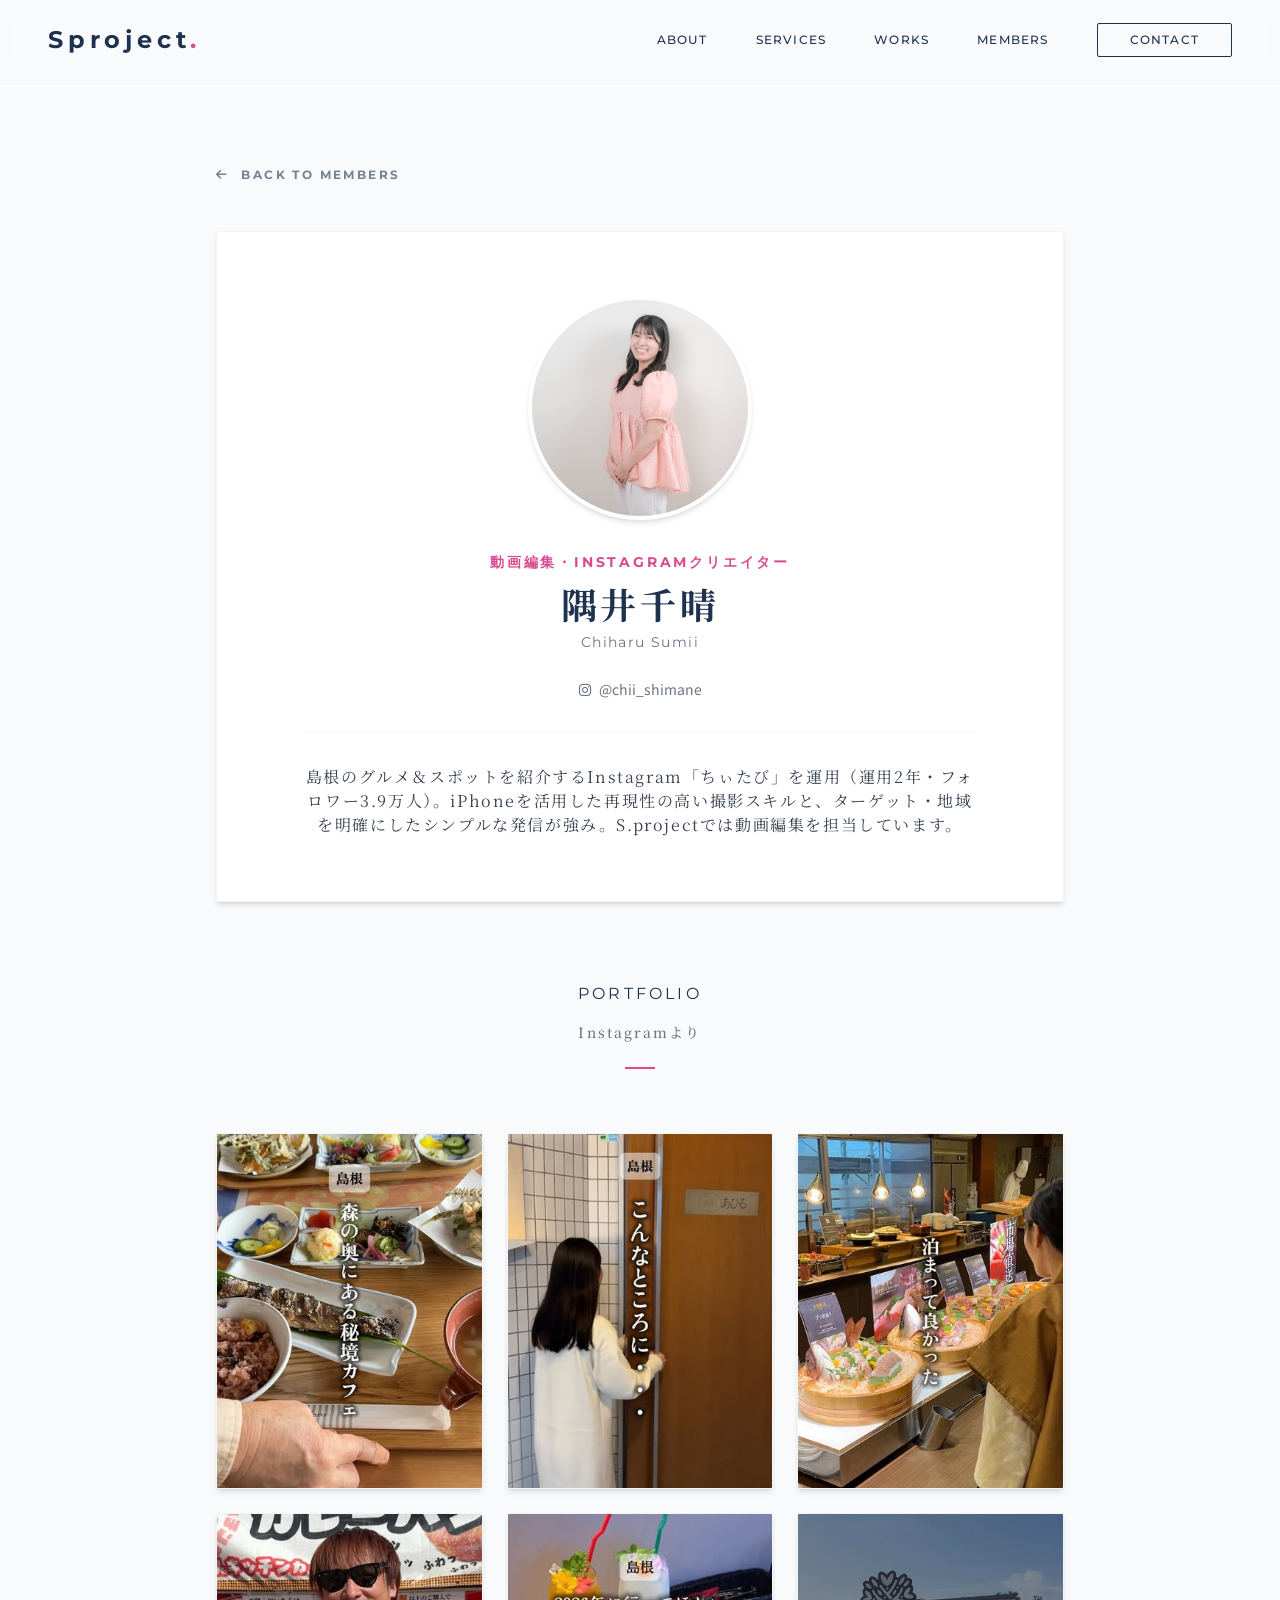
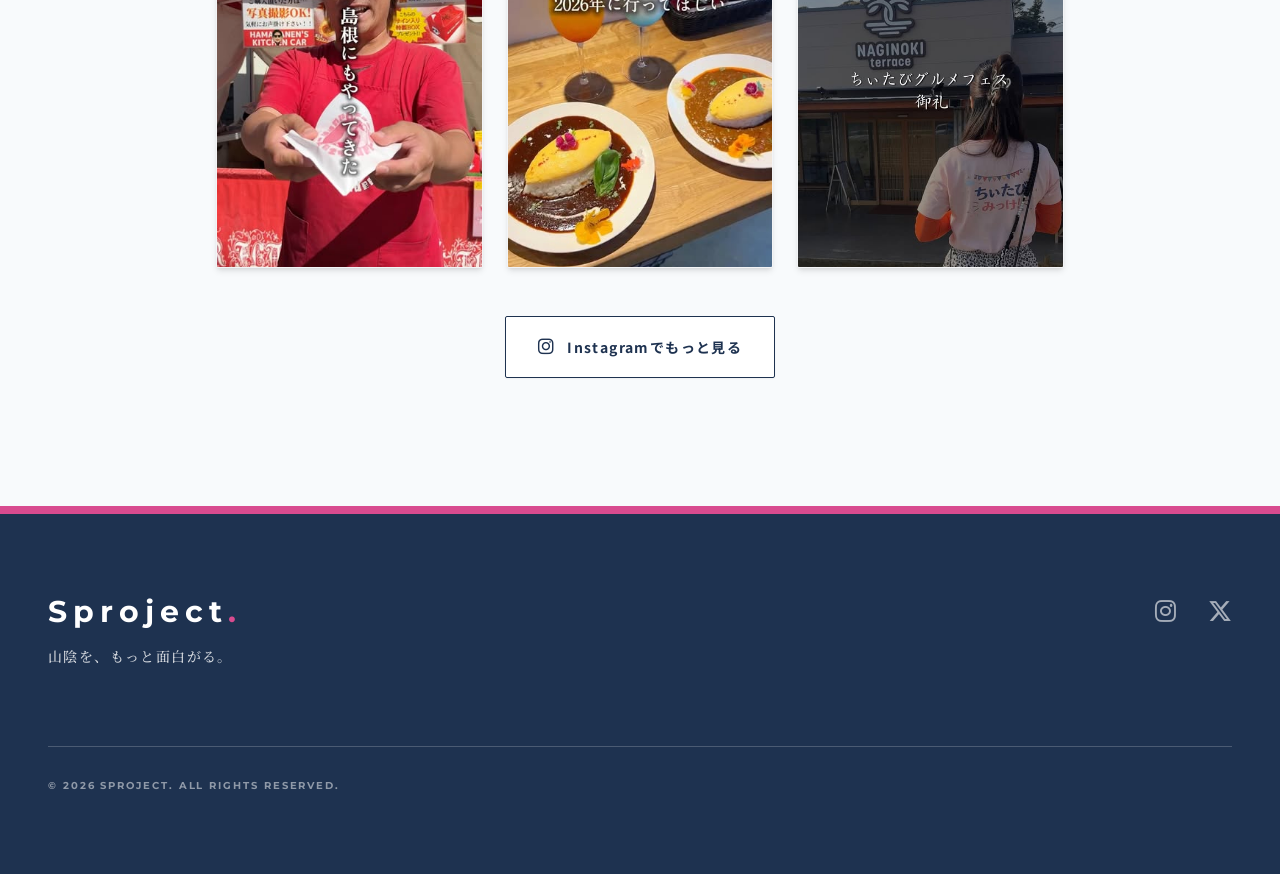
==== member/chiharu.html @ d6efc192 "修正" ====
<!DOCTYPE html>
<html lang="ja" class="scroll-smooth">
<head>
    <meta charset="UTF-8">
    <meta name="viewport" content="width=device-width, initial-scale=1.0">
    <title>隅井千晴 &#8211; 活性化経営 | S.project</title>
    <meta name="description" content="S.projectは、山陰出身または山陰に関係するメンバーで構成される、山陰のための地域共創プラットフォームです。">
    <link rel="stylesheet" href="https://fonts.googleapis.com/css2?family=Montserrat:wght@300;400;600&amp;family=Noto+Sans+JP:wght@300;400;500&amp;family=Noto+Serif+JP:wght@300;400;500;600&amp;display=swap">
    <link rel="stylesheet" href="https://cdnjs.cloudflare.com/ajax/libs/font-awesome/6.4.0/css/all.min.css">
    <link rel="stylesheet" href="../css/style.css">
    <link rel="stylesheet" href="../css/tailwind.css">
</head>
<body class="font-sans text-secondary bg-white antialiased selection:bg-accent selection:text-white">
    <!-- Navigation -->
    <nav id="navbar" class="fixed w-full z-50 transition-all duration-500 bg-white/95 shadow-sm py-4 backdrop-blur-md border-b border-gray-100">
        <div class="max-w-7xl mx-auto px-6 sm:px-8 lg:px-12">
            <div class="flex justify-between items-center h-12">
                <!-- Logo -->
                <div class="flex-shrink-0 flex items-center">
                    <a href="../index.html" class="font-en font-bold text-2xl tracking-[0.2em] text-primary">
                        Sproject<span class="text-accent">.</span>
                    </a>
                </div>
                <!-- Desktop Menu -->
                <div class="hidden md:flex space-x-12 items-center">
                    <a href="../index.html#vision" class="text-xs font-en tracking-[0.1em] font-medium text-primary hover:text-accent transition-colors duration-300">ABOUT</a>
                    <a href="../index.html#services" class="text-xs font-en tracking-[0.1em] font-medium text-primary hover:text-accent transition-colors duration-300">SERVICES</a>
                    <a href="../index.html#works" class="text-xs font-en tracking-[0.1em] font-medium text-primary hover:text-accent transition-colors duration-300">WORKS</a>
                    <a href="../index.html#members" class="text-xs font-en tracking-[0.1em] font-medium text-primary hover:text-accent transition-colors duration-300">MEMBERS</a>
                    <a href="../index.html#contact" class="border border-primary text-primary px-8 py-2 text-xs tracking-[0.1em] font-en font-medium hover:bg-primary hover:text-white transition-all duration-300 rounded-sm">CONTACT</a>
                </div>
                <!-- Mobile Menu Button -->
                <div class="md:hidden flex items-center">
                    <button id="mobile-menu-btn" class="text-primary hover:text-accent focus:outline-none transition-colors">
                        <i class="fa-solid fa-bars text-xl"></i>
                    </button>
                </div>
            </div>
        </div>
        
        <!-- Mobile Menu Panel -->
        <div id="mobile-menu" class="hidden absolute top-full left-0 w-full bg-white border-b border-gray-100 shadow-lg opacity-0 translate-y-[-10px] transition-all duration-300 z-40">
            <div class="px-6 py-8 space-y-6 flex flex-col items-center">
                <a href="../index.html#vision" class="mobile-link text-sm font-en tracking-[0.2em] font-medium text-primary hover:text-accent transition">ABOUT</a>
                <a href="../index.html#services" class="mobile-link text-sm font-en tracking-[0.2em] font-medium text-primary hover:text-accent transition">SERVICES</a>
                <a href="../index.html#works" class="mobile-link text-sm font-en tracking-[0.2em] font-medium text-primary hover:text-accent transition">WORKS</a>
                <a href="../index.html#members" class="mobile-link text-sm font-en tracking-[0.2em] font-medium text-primary hover:text-accent transition">MEMBERS</a>
                <a href="../index.html#contact" class="mobile-link mt-4 border border-primary text-primary px-10 py-3 text-sm tracking-[0.1em] font-en font-medium hover:bg-primary hover:text-white transition-all rounded-sm">CONTACT</a>
            </div>
        </div>
    </nav>

    <main class="pt-40 pb-32 bg-bgDark min-h-screen">
        <div class="max-w-4xl mx-auto px-6">

            <a href="../index.html#members" class="inline-flex items-center text-xs font-en tracking-[0.2em] text-primary/60 hover:text-accent transition-colors mb-12 uppercase font-bold">
                <i class="fa-solid fa-arrow-left mr-3"></i> Back to Members
            </a>

            <div class="bg-white rounded-sm shadow-md border border-gray-100 p-8 md:p-16 fade-in-up is-visible">
                <div class="flex flex-col items-center text-center">

                    <div class="premium-img-wrapper aspect-square mb-8 rounded-full overflow-hidden shadow-md w-48 md:w-56 border-4 border-white">
                                                    <img src="../img/member-chiharu.jpg" alt="隅井千晴" class="w-full h-full object-cover" onerror="this.src='https://via.placeholder.com/300?text=Member'">
                                            </div>

                    
                                            <p class="text-accent text-xs md:text-sm font-en tracking-[0.2em] mb-3 font-bold uppercase">動画編集・Instagramクリエイター</p>
                    
                    <h1 class="font-serif text-3xl md:text-4xl tracking-widest text-primary font-bold mb-2">隅井千晴</h1>

                                            <p class="font-en text-sm text-gray-500 mb-6 tracking-widest">Chiharu Sumii</p>
                    
                                            <div class="mb-8">
                            <a href="https://www.instagram.com/chii_shimane/" target="_blank" rel="noopener" class="text-gray-500 hover:text-accent transition-colors text-sm inline-block">
                                <i class="fa-brands fa-instagram mr-2"></i>@chii_shimane                            </a>
                        </div>
                    
                    <div class="font-serif text-sm md:text-base leading-[2.2] tracking-widest text-gray-700 border-t border-gray-100 pt-8 max-w-2xl">
                        <p>島根のグルメ＆スポットを紹介するInstagram「ちぃたび」を運用（運用2年・フォロワー3.9万人）。iPhoneを活用した再現性の高い撮影スキルと、ターゲット・地域を明確にしたシンプルな発信が強み。S.projectでは動画編集を担当しています。</p>
                    </div>

                </div>
            </div>

                            <div class="mt-20 fade-in-up is-visible">
                    <h2 class="section-title mb-12">
                        Portfolio
                        <span class="subtitle">Instagramより</span>
                    </h2>
                    <div class="grid grid-cols-2 md:grid-cols-3 gap-4 md:gap-6">
                                                    <a href="https://www.instagram.com/p/DetkV-bAGif/" target="_blank" rel="noopener" class="premium-img-wrapper block aspect-[3/4] rounded-sm shadow-md border border-gray-100">
                                <img src="../img/portfolio/chiharu-1.jpg" alt="隅井千晴 ポートフォリオ 1" loading="lazy">
                            </a>
                                                    <a href="https://www.instagram.com/p/DemDzCFg4Lh/" target="_blank" rel="noopener" class="premium-img-wrapper block aspect-[3/4] rounded-sm shadow-md border border-gray-100">
                                <img src="../img/portfolio/chiharu-2.jpg" alt="隅井千晴 ポートフォリオ 2" loading="lazy">
                            </a>
                                                    <a href="https://www.instagram.com/p/DeeUJHkgtbF/" target="_blank" rel="noopener" class="premium-img-wrapper block aspect-[3/4] rounded-sm shadow-md border border-gray-100">
                                <img src="../img/portfolio/chiharu-3.jpg" alt="隅井千晴 ポートフォリオ 3" loading="lazy">
                            </a>
                                                    <a href="https://www.instagram.com/p/DeTADg-gfxB/" target="_blank" rel="noopener" class="premium-img-wrapper block aspect-[3/4] rounded-sm shadow-md border border-gray-100">
                                <img src="../img/portfolio/chiharu-4.jpg" alt="隅井千晴 ポートフォリオ 4" loading="lazy">
                            </a>
                                                    <a href="https://www.instagram.com/p/DePKBWfgusV/" target="_blank" rel="noopener" class="premium-img-wrapper block aspect-[3/4] rounded-sm shadow-md border border-gray-100">
                                <img src="../img/portfolio/chiharu-5.jpg" alt="隅井千晴 ポートフォリオ 5" loading="lazy">
                            </a>
                                                    <a href="https://www.instagram.com/p/DYReZQGH6J3/" target="_blank" rel="noopener" class="premium-img-wrapper block aspect-[3/4] rounded-sm shadow-md border border-gray-100">
                                <img src="../img/portfolio/chiharu-6.jpg" alt="隅井千晴 ポートフォリオ 6" loading="lazy">
                            </a>
                                            </div>
                                            <div class="mt-12 text-center">
                            <a href="https://www.instagram.com/chii_shimane/" target="_blank" rel="noopener" class="group inline-flex items-center justify-center bg-white border border-primary text-primary px-8 py-4 text-sm tracking-widest font-bold hover:bg-primary hover:text-white transition-all duration-300 rounded-sm shadow-sm hover:shadow-md">
                                <i class="fa-brands fa-instagram mr-3 text-lg"></i>Instagramでもっと見る
                            </a>
                        </div>
                                    </div>
            
        </div>
    </main>

        <!-- Footer -->
    <footer class="bg-primary text-white py-20 border-t-8 border-accent">
        <div class="max-w-7xl mx-auto px-6 lg:px-12">
            <div class="flex flex-col md:flex-row justify-between items-center md:items-start gap-10">
                
                <div class="text-center md:text-left">
                    <a href="../index.html" class="font-en font-bold text-3xl tracking-[0.2em] text-white">
                        Sproject<span class="text-accent">.</span>
                    </a>
                    <p class="font-serif mt-4 text-sm font-medium tracking-widest text-white/80">山陰を、もっと面白がる。</p>
                </div>
                
                <div class="flex space-x-8">
                    <a href="#" class="text-white/60 hover:text-accent hover:-translate-y-1 transform transition-all text-2xl"><i class="fa-brands fa-instagram"></i></a>
                    <a href="#" class="text-white/60 hover:text-accent hover:-translate-y-1 transform transition-all text-2xl"><i class="fa-brands fa-x-twitter"></i></a>
                </div>
            </div>
            
            <div class="mt-20 pt-8 border-t border-white/20 text-center md:text-left text-[0.6rem] font-en tracking-[0.2em] text-white/50 uppercase font-bold">
                &copy; 2026 Sproject. All Rights Reserved.
            </div>
        </div>
    </footer>

    

    <script src="../js/main.js"></script>
</body>
</html>
---- css/style.css ----
/*
Theme Name: Sproject
Theme URI: 
Author: 
Author URI: 
Description: Sproject Original WordPress Theme.
Version: 1.0.0
License: GNU General Public License v2 or later
License URI: http://www.gnu.org/licenses/gpl-2.0.html
Text Domain: site0003
*/

@charset "UTF-8";

/* 
  Sproject - Light Premium Japanese Aesthetic
*/

/* Custom Animations */
.fade-in-up {
    opacity: 0;
    transform: translateY(40px);
    transition: opacity 1.2s cubic-bezier(0.25, 1, 0.5, 1), transform 1.2s cubic-bezier(0.25, 1, 0.5, 1);
}

.fade-in-up.is-visible {
    opacity: 1;
    transform: translateY(0);
}

.fade-in {
    opacity: 0;
    transition: opacity 1.5s ease-out;
}

.fade-in.is-visible {
    opacity: 1;
}

/* Hero Main Copy - staggered character reveal */
.hero-copy {
    display: inline-block;
}

.hero-char {
    display: inline-block;
    opacity: 0;
    transform: translateY(28px);
    transition: opacity 0.8s cubic-bezier(0.25, 1, 0.5, 1), transform 0.8s cubic-bezier(0.25, 1, 0.5, 1);
    transition-delay: calc(var(--i) * 45ms);
    white-space: pre;
}

.hero-copy.is-visible .hero-char {
    opacity: 1;
    transform: translateY(0);
}

/* Typography & Vertical Text (Japanese Premium Feel) */
.vertical-text {
    writing-mode: vertical-rl;
    text-orientation: upright;
    letter-spacing: 0.3em;
    font-family: 'Noto Serif JP', serif;
}

.font-mincho {
    font-family: 'Noto Serif JP', serif;
}

/* Section Titles */
h2.section-title {
    font-family: 'Montserrat', sans-serif;
    font-weight: 400;
    text-transform: uppercase;
    letter-spacing: 0.2em;
    color: #1e3250; /* Navy Blue */
    position: relative;
    display: flex;
    flex-direction: column;
    align-items: center;
    margin-bottom: 4rem;
}

h2.section-title::after {
    content: '';
    display: block;
    width: 30px;
    height: 2px;
    background-color: #d84b8f; /* Pink Accent */
    margin-top: 1.5rem;
}

h2.section-title span.subtitle {
    display: block;
    font-family: 'Noto Serif JP', serif;
    font-size: 0.875rem;
    font-weight: 500;
    color: #6b7280;
    letter-spacing: 0.15em;
    margin-top: 1rem;
    text-transform: none;
}

h2.section-title.text-white::after {
    background-color: #d84b8f;
}

/* Premium Image Placeholder for img folder usage */
.premium-img-wrapper {
    position: relative;
    overflow: hidden;
    background: #f0f4f8; /* Light gray-blue placeholder background */
}

.premium-img-wrapper img {
    width: 100%;
    height: 100%;
    object-fit: cover;
    transition: transform 1.5s cubic-bezier(0.25, 1, 0.5, 1);
}

.premium-img-wrapper:hover img {
    transform: scale(1.05);
}

/* Placeholder specifically */
.img-placeholder {
    background: linear-gradient(135deg, #e2e8f0 0%, #f8fafc 100%);
    display: flex;
    align-items: center;
    justify-content: center;
    color: #94a3b8;
    font-family: 'Montserrat', sans-serif;
    letter-spacing: 0.1em;
    font-size: 0.75rem;
    position: relative;
}

.img-placeholder::after {
    content: '';
    position: absolute;
    inset: 10px;
    border: 1px solid rgba(30,50,80,0.05);
}

/* Cards & Elements Hover */
.premium-card {
    transition: all 0.5s ease;
    border: 1px solid transparent;
}

.premium-card:hover {
    border-color: rgba(216, 75, 143, 0.2); /* Pink tint */
    background-color: #ffffff;
    transform: translateY(-5px);
    box-shadow: 0 20px 40px rgba(30,50,80,0.06);
}

/* Custom Scrollbar for Elegance */
::-webkit-scrollbar {
    width: 8px;
}
::-webkit-scrollbar-track {
    background: #f8fafc; 
}
::-webkit-scrollbar-thumb {
    background: #1e3250; 
}
::-webkit-scrollbar-thumb:hover {
    background: #d84b8f; 
}

/* Contact Form 7 plugin styles */
.wpcf7 .screen-reader-response {
	position: absolute;
	overflow: hidden;
	clip: rect(1px, 1px, 1px, 1px);
	clip-path: inset(50%);
	height: 1px;
	width: 1px;
	margin: -1px;
	padding: 0;
	border: 0;
	word-wrap: normal !important;
}

.wpcf7 .hidden-fields-container {
	display: none;
}

.wpcf7 form .wpcf7-response-output {
	margin: 2em 0.5em 1em;
	padding: 0.2em 1em;
	border: 2px solid #00a0d2; /* Blue */
}

.wpcf7 form.init .wpcf7-response-output,
.wpcf7 form.resetting .wpcf7-response-output,
.wpcf7 form.submitting .wpcf7-response-output {
	display: none;
}

.wpcf7 form.sent .wpcf7-response-output {
	border-color: #46b450; /* Green */
}

.wpcf7 form.failed .wpcf7-response-output,
.wpcf7 form.aborted .wpcf7-response-output {
	border-color: #dc3232; /* Red */
}

.wpcf7 form.spam .wpcf7-response-output {
	border-color: #f56e28; /* Orange */
}

.wpcf7 form.invalid .wpcf7-response-output,
.wpcf7 form.unaccepted .wpcf7-response-output,
.wpcf7 form.payment-required .wpcf7-response-output {
	border-color: #ffb900; /* Yellow */
}

.wpcf7-form-control-wrap {
	position: relative;
}

.wpcf7-not-valid-tip {
	color: #dc3232; /* Red */
	font-size: 1em;
	font-weight: normal;
	display: block;
}

.use-floating-validation-tip .wpcf7-not-valid-tip {
	position: relative;
	top: -2ex;
	left: 1em;
	z-index: 100;
	border: 1px solid #dc3232;
	background: #fff;
	padding: .2em .8em;
	width: 24em;
}

.wpcf7-list-item {
	display: inline-block;
	margin: 0 0 0 1em;
}

.wpcf7-list-item-label::before,
.wpcf7-list-item-label::after {
	content: " ";
}

.wpcf7-spinner {
	visibility: hidden;
	display: inline-block;
	background-color: #23282d; /* Dark Gray 800 */
	opacity: 0.75;
	width: 24px;
	height: 24px;
	border: none;
	border-radius: 100%;
	padding: 0;
	margin: 0 24px;
	position: relative;
}

form.submitting .wpcf7-spinner {
	visibility: visible;
}

.wpcf7-spinner::before {
	content: '';
	position: absolute;
	background-color: #fbfbfc; /* Light Gray 100 */
	top: 4px;
	left: 4px;
	width: 6px;
	height: 6px;
	border: none;
	border-radius: 100%;
	transform-origin: 8px 8px;
	animation-name: spin;
	animation-duration: 1000ms;
	animation-timing-function: linear;
	animation-iteration-count: infinite;
}

@media (prefers-reduced-motion: reduce) {
	.wpcf7-spinner::before {
		animation-name: blink;
		animation-duration: 2000ms;
	}
}

@keyframes spin {
	from {
		transform: rotate(0deg);
	}

	to {
		transform: rotate(360deg);
	}
}

@keyframes blink {
	from {
		opacity: 0;
	}

	50% {
		opacity: 1;
	}

	to {
		opacity: 0;
	}
}

.wpcf7 [inert] {
	opacity: 0.5;
}

.wpcf7 input[type="file"] {
	cursor: pointer;
}

.wpcf7 input[type="file"]:disabled {
	cursor: default;
}

.wpcf7 .wpcf7-submit:disabled {
	cursor: not-allowed;
}

.wpcf7 input[type="url"],
.wpcf7 input[type="email"],
.wpcf7 input[type="tel"] {
	direction: ltr;
}

.wpcf7-reflection > output {
	display: list-item;
	list-style: none;
}

.wpcf7-reflection > output[hidden] {
	display: none;
}

/* Contact form styling (from front-page.php) */
/* Premium styling for CF7 default form */
                    .cf7-container label {
                        font-weight: 700;
                        color: #1e3250;
                        font-size: 0.85rem;
                        letter-spacing: 0.1em;
                        margin-bottom: 0.5rem;
                        display: block;
                    }
                    .cf7-container input[type="text"],
                    .cf7-container input[type="email"],
                    .cf7-container input[type="tel"],
                    .cf7-container select,
                    .cf7-container textarea {
                        width: 100%;
                        padding: 1rem;
                        border: 1px solid #e5e7eb;
                        border-radius: 2px;
                        background-color: #ffffff;
                        font-size: 0.9rem;
                        color: #4a4a4a;
                        margin-bottom: 1.5rem;
                        transition: all 0.3s;
                    }
                    .cf7-container input:focus,
                    .cf7-container select:focus,
                    .cf7-container textarea:focus {
                        outline: none;
                        border-color: #d84b8f;
                        box-shadow: 0 0 0 3px rgba(216, 75, 143, 0.1);
                    }
                    .cf7-container input[type="submit"] {
                        background-color: #1e3250;
                        color: #ffffff;
                        border: none;
                        padding: 1rem 3rem;
                        font-weight: 700;
                        letter-spacing: 0.2em;
                        border-radius: 2px;
                        cursor: pointer;
                        transition: all 0.3s;
                        width: 100%;
                        font-size: 0.9rem;
                        margin-top: 1rem;
                    }
                    .cf7-container input[type="submit"]:hover {
                        background-color: #d84b8f;
                        transform: translateY(-2px);
                        box-shadow: 0 10px 15px -3px rgba(0, 0, 0, 0.1);
                    }
                    .wpcf7-not-valid-tip {
                        font-size: 0.75rem;
                        margin-top: -1rem;
                        margin-bottom: 1rem;
                        color: #ef4444;
                    }
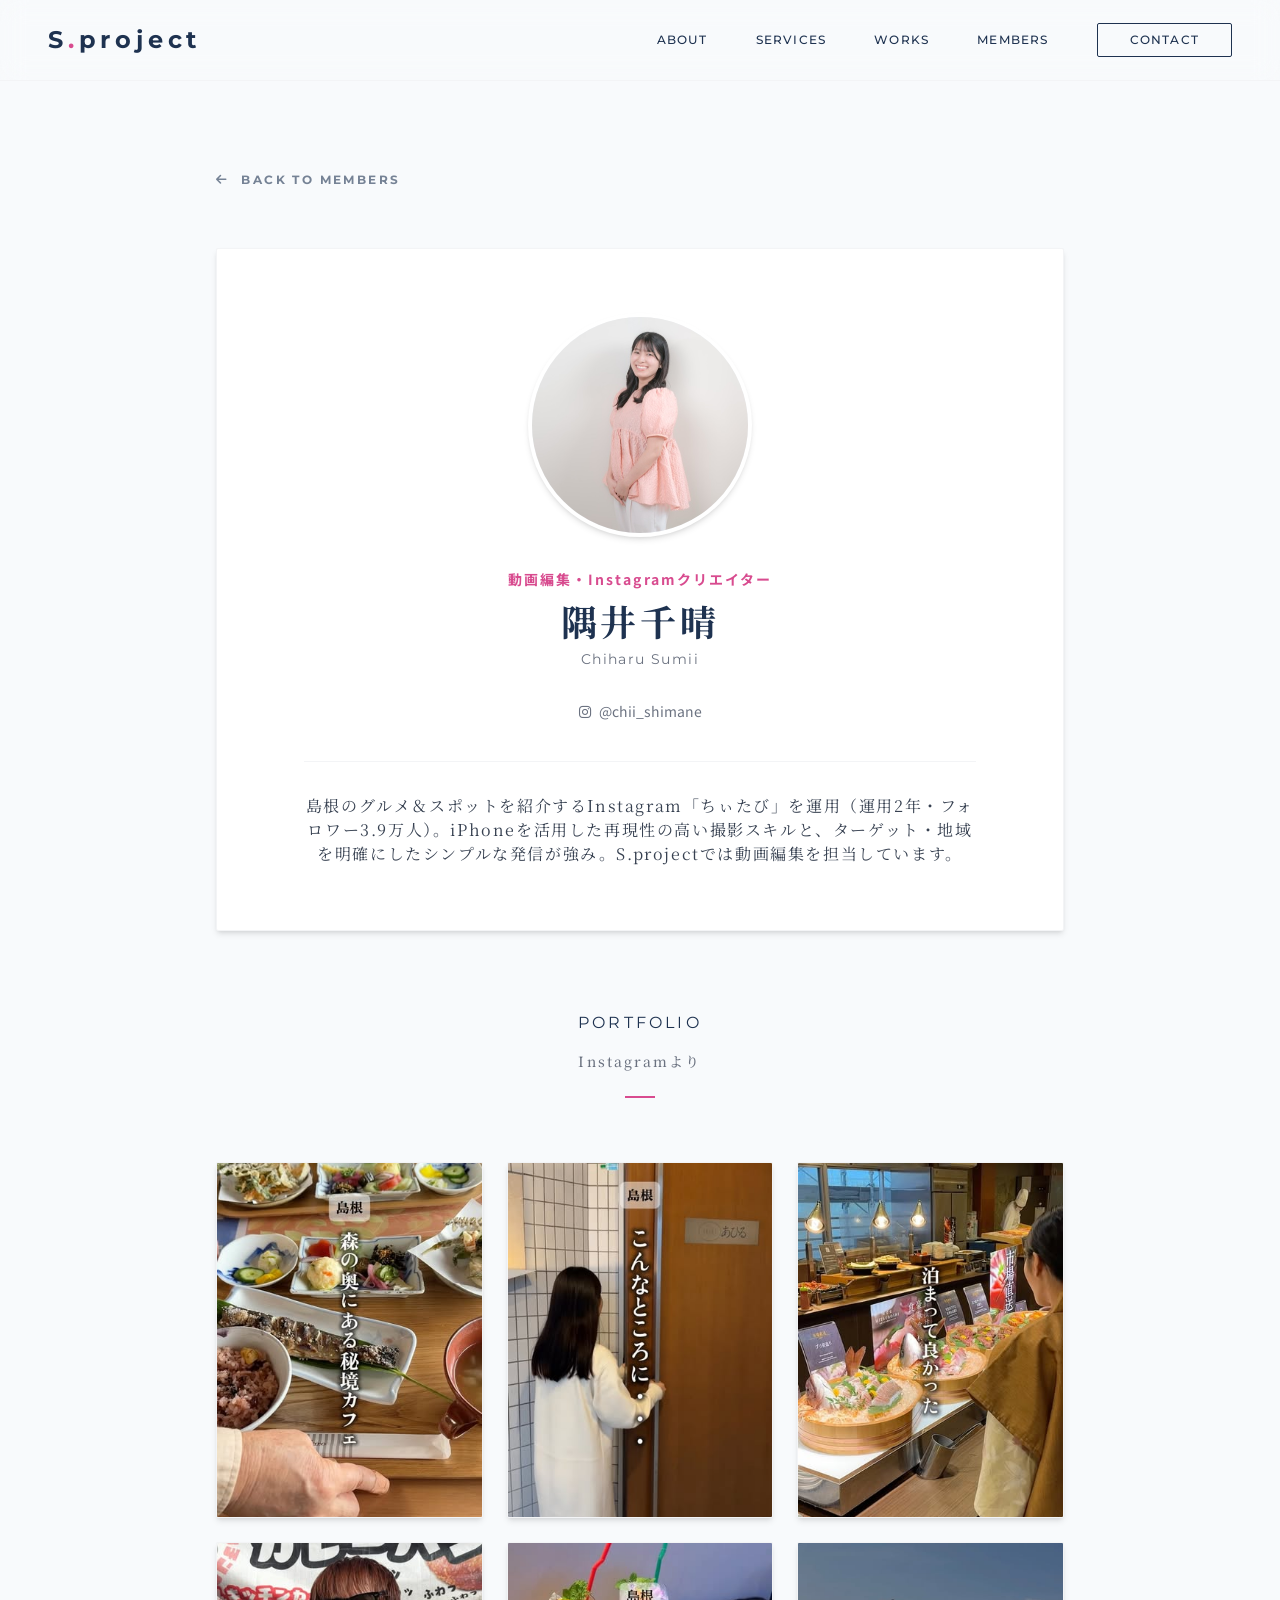
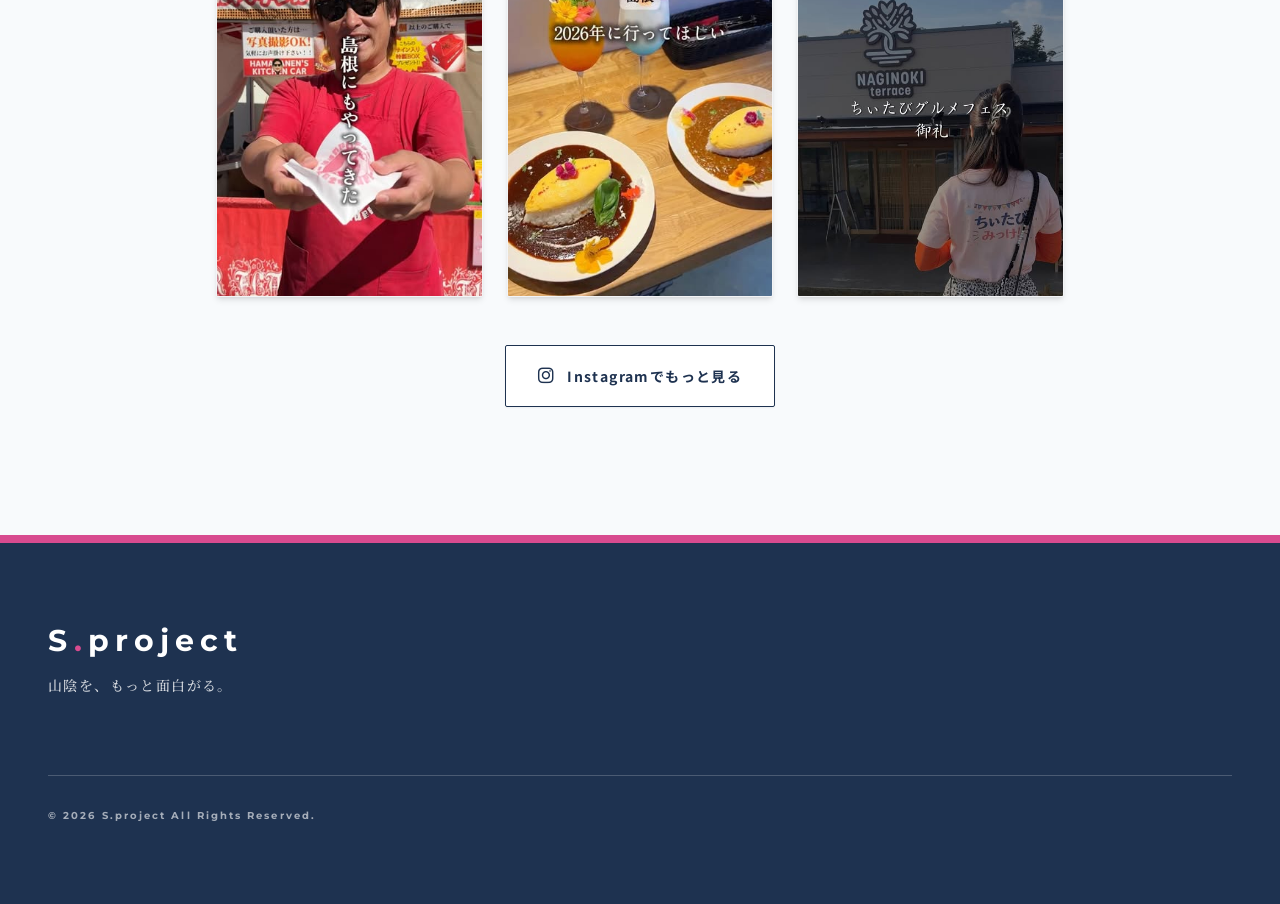
==== commit 081f2556: "更新" ====
--- a/member/chiharu.html
+++ b/member/chiharu.html
@@ -3,10 +3,10 @@
 <head>
     <meta charset="UTF-8">
     <meta name="viewport" content="width=device-width, initial-scale=1.0">
-    <title>隅井千晴 &#8211; 活性化経営 | S.project</title>
+    <title>隅井千晴 &#8211; S.project | S.project</title>
     <meta name="description" content="S.projectは、山陰出身または山陰に関係するメンバーで構成される、山陰のための地域共創プラットフォームです。">
     <link rel="stylesheet" href="https://fonts.googleapis.com/css2?family=Montserrat:wght@300;400;600&amp;family=Noto+Sans+JP:wght@300;400;500&amp;family=Noto+Serif+JP:wght@300;400;500;600&amp;display=swap">
-    <link rel="stylesheet" href="https://cdnjs.cloudflare.com/ajax/libs/font-awesome/6.4.0/css/all.min.css">
+    <link rel="stylesheet" href="https://cdnjs.cloudflare.com/ajax/libs/font-awesome/6.5.2/css/all.min.css">
     <link rel="stylesheet" href="../css/style.css">
     <link rel="stylesheet" href="../css/tailwind.css">
 </head>
@@ -18,11 +18,11 @@
                 <!-- Logo -->
                 <div class="flex-shrink-0 flex items-center">
                     <a href="../index.html" class="font-en font-bold text-2xl tracking-[0.2em] text-primary">
-                        Sproject<span class="text-accent">.</span>
+                        S<span class="text-accent">.</span>project
                     </a>
                 </div>
                 <!-- Desktop Menu -->
-                <div class="hidden md:flex space-x-12 items-center">
+                <div class="hidden md:flex md:ml-8 md:space-x-7 lg:space-x-12 items-center">
                     <a href="../index.html#vision" class="text-xs font-en tracking-[0.1em] font-medium text-primary hover:text-accent transition-colors duration-300">ABOUT</a>
                     <a href="../index.html#services" class="text-xs font-en tracking-[0.1em] font-medium text-primary hover:text-accent transition-colors duration-300">SERVICES</a>
                     <a href="../index.html#works" class="text-xs font-en tracking-[0.1em] font-medium text-primary hover:text-accent transition-colors duration-300">WORKS</a>
@@ -31,7 +31,7 @@
                 </div>
                 <!-- Mobile Menu Button -->
                 <div class="md:hidden flex items-center">
-                    <button id="mobile-menu-btn" class="text-primary hover:text-accent focus:outline-none transition-colors">
+                    <button id="mobile-menu-btn" type="button" class="w-11 h-11 -mr-3 flex items-center justify-center text-primary hover:text-accent focus:outline-none focus-visible:ring-2 focus-visible:ring-accent transition-colors" aria-label="メニューを開く" aria-expanded="false" aria-controls="mobile-menu">
                         <i class="fa-solid fa-bars text-xl"></i>
                     </button>
                 </div>
@@ -40,24 +40,24 @@
         
         <!-- Mobile Menu Panel -->
         <div id="mobile-menu" class="hidden absolute top-full left-0 w-full bg-white border-b border-gray-100 shadow-lg opacity-0 translate-y-[-10px] transition-all duration-300 z-40">
-            <div class="px-6 py-8 space-y-6 flex flex-col items-center">
-                <a href="../index.html#vision" class="mobile-link text-sm font-en tracking-[0.2em] font-medium text-primary hover:text-accent transition">ABOUT</a>
-                <a href="../index.html#services" class="mobile-link text-sm font-en tracking-[0.2em] font-medium text-primary hover:text-accent transition">SERVICES</a>
-                <a href="../index.html#works" class="mobile-link text-sm font-en tracking-[0.2em] font-medium text-primary hover:text-accent transition">WORKS</a>
-                <a href="../index.html#members" class="mobile-link text-sm font-en tracking-[0.2em] font-medium text-primary hover:text-accent transition">MEMBERS</a>
+            <div class="px-6 py-6 space-y-3 flex flex-col items-center">
+                <a href="../index.html#vision" class="mobile-link py-2 text-sm font-en tracking-[0.2em] font-medium text-primary hover:text-accent transition">ABOUT</a>
+                <a href="../index.html#services" class="mobile-link py-2 text-sm font-en tracking-[0.2em] font-medium text-primary hover:text-accent transition">SERVICES</a>
+                <a href="../index.html#works" class="mobile-link py-2 text-sm font-en tracking-[0.2em] font-medium text-primary hover:text-accent transition">WORKS</a>
+                <a href="../index.html#members" class="mobile-link py-2 text-sm font-en tracking-[0.2em] font-medium text-primary hover:text-accent transition">MEMBERS</a>
                 <a href="../index.html#contact" class="mobile-link mt-4 border border-primary text-primary px-10 py-3 text-sm tracking-[0.1em] font-en font-medium hover:bg-primary hover:text-white transition-all rounded-sm">CONTACT</a>
             </div>
         </div>
     </nav>
 
-    <main class="pt-40 pb-32 bg-bgDark min-h-screen">
+    <main class="pt-28 md:pt-40 pb-20 md:pb-32 bg-bgDark min-h-screen">
         <div class="max-w-4xl mx-auto px-6">
 
-            <a href="../index.html#members" class="inline-flex items-center text-xs font-en tracking-[0.2em] text-primary/60 hover:text-accent transition-colors mb-12 uppercase font-bold">
+            <a href="../index.html#members" class="inline-flex items-center py-3 text-xs font-en tracking-[0.2em] text-primary/60 hover:text-accent transition-colors mb-6 md:mb-12 uppercase font-bold">
                 <i class="fa-solid fa-arrow-left mr-3"></i> Back to Members
             </a>
 
-            <div class="bg-white rounded-sm shadow-md border border-gray-100 p-8 md:p-16 fade-in-up is-visible">
+            <div class="bg-white rounded-sm shadow-md border border-gray-100 px-6 py-10 md:p-16 fade-in-up is-visible">
                 <div class="flex flex-col items-center text-center">
 
                     <div class="premium-img-wrapper aspect-square mb-8 rounded-full overflow-hidden shadow-md w-48 md:w-56 border-4 border-white">
@@ -65,30 +65,30 @@
                                             </div>
 
                     
-                                            <p class="text-accent text-xs md:text-sm font-en tracking-[0.2em] mb-3 font-bold uppercase">動画編集・Instagramクリエイター</p>
+                                            <p class="text-accent text-xs md:text-sm tracking-[0.15em] mb-3 font-bold text-balance">動画編集・Instagramクリエイター</p>
                     
                     <h1 class="font-serif text-3xl md:text-4xl tracking-widest text-primary font-bold mb-2">隅井千晴</h1>
 
                                             <p class="font-en text-sm text-gray-500 mb-6 tracking-widest">Chiharu Sumii</p>
                     
                                             <div class="mb-8">
-                            <a href="https://www.instagram.com/chii_shimane/" target="_blank" rel="noopener" class="text-gray-500 hover:text-accent transition-colors text-sm inline-block">
+                            <a href="https://www.instagram.com/chii_shimane/" target="_blank" rel="noopener" class="text-gray-500 hover:text-accent transition-colors text-sm inline-block py-2">
                                 <i class="fa-brands fa-instagram mr-2"></i>@chii_shimane                            </a>
                         </div>
                     
-                    <div class="font-serif text-sm md:text-base leading-[2.2] tracking-widest text-gray-700 border-t border-gray-100 pt-8 max-w-2xl">
+                    <div class="font-serif text-sm md:text-base leading-[2.2] tracking-widest text-gray-700 border-t border-gray-100 pt-8 max-w-2xl text-left sm:text-center">
                         <p>島根のグルメ＆スポットを紹介するInstagram「ちぃたび」を運用（運用2年・フォロワー3.9万人）。iPhoneを活用した再現性の高い撮影スキルと、ターゲット・地域を明確にしたシンプルな発信が強み。S.projectでは動画編集を担当しています。</p>
                     </div>
 
                 </div>
             </div>
 
-                            <div class="mt-20 fade-in-up is-visible">
-                    <h2 class="section-title mb-12">
+                            <div class="mt-14 md:mt-20 fade-in-up is-visible">
+                    <h2 class="section-title">
                         Portfolio
                         <span class="subtitle">Instagramより</span>
                     </h2>
-                    <div class="grid grid-cols-2 md:grid-cols-3 gap-4 md:gap-6">
+                    <div class="grid grid-cols-2 md:grid-cols-3 gap-3 md:gap-6">
                                                     <a href="https://www.instagram.com/p/DetkV-bAGif/" target="_blank" rel="noopener" class="premium-img-wrapper block aspect-[3/4] rounded-sm shadow-md border border-gray-100">
                                 <img src="../img/portfolio/chiharu-1.jpg" alt="隅井千晴 ポートフォリオ 1" loading="lazy">
                             </a>
@@ -125,19 +125,15 @@
                 
                 <div class="text-center md:text-left">
                     <a href="../index.html" class="font-en font-bold text-3xl tracking-[0.2em] text-white">
-                        Sproject<span class="text-accent">.</span>
+                        S<span class="text-accent">.</span>project
                     </a>
                     <p class="font-serif mt-4 text-sm font-medium tracking-widest text-white/80">山陰を、もっと面白がる。</p>
                 </div>
                 
-                <div class="flex space-x-8">
-                    <a href="#" class="text-white/60 hover:text-accent hover:-translate-y-1 transform transition-all text-2xl"><i class="fa-brands fa-instagram"></i></a>
-                    <a href="#" class="text-white/60 hover:text-accent hover:-translate-y-1 transform transition-all text-2xl"><i class="fa-brands fa-x-twitter"></i></a>
-                </div>
-            </div>
+                                            </div>
             
-            <div class="mt-20 pt-8 border-t border-white/20 text-center md:text-left text-[0.6rem] font-en tracking-[0.2em] text-white/50 uppercase font-bold">
-                &copy; 2026 Sproject. All Rights Reserved.
+            <div class="mt-20 pt-8 border-t border-white/20 text-center md:text-left text-[0.65rem] font-en tracking-[0.2em] text-white/60 font-bold">
+                &copy; 2026 S.project All Rights Reserved.
             </div>
         </div>
     </footer>
--- a/css/style.css
+++ b/css/style.css
@@ -106,6 +106,17 @@
     background-color: #d84b8f;
 }
 
+/* Left-aligned variant (the base rule outranks Tailwind's .items-start) */
+h2.section-title.items-start {
+    align-items: flex-start;
+}
+
+@media (max-width: 767px) {
+    h2.section-title {
+        margin-bottom: 3rem;
+    }
+}
+
 /* Premium Image Placeholder for img folder usage */
 .premium-img-wrapper {
     position: relative;
@@ -120,8 +131,10 @@
     transition: transform 1.5s cubic-bezier(0.25, 1, 0.5, 1);
 }
 
-.premium-img-wrapper:hover img {
-    transform: scale(1.05);
+@media (hover: hover) {
+    .premium-img-wrapper:hover img {
+        transform: scale(1.05);
+    }
 }
 
 /* Placeholder specifically */
@@ -150,11 +163,25 @@
     border: 1px solid transparent;
 }
 
-.premium-card:hover {
-    border-color: rgba(216, 75, 143, 0.2); /* Pink tint */
-    background-color: #ffffff;
-    transform: translateY(-5px);
-    box-shadow: 0 20px 40px rgba(30,50,80,0.06);
+/* Hover lift only on pointer devices, so a tap on a phone doesn't leave a card stuck raised */
+@media (hover: hover) {
+    .premium-card:hover {
+        border-color: rgba(216, 75, 143, 0.2); /* Pink tint */
+        background-color: #ffffff;
+        transform: translateY(-5px);
+        box-shadow: 0 20px 40px rgba(30,50,80,0.06);
+    }
+}
+
+/* Respect the OS "reduce motion" setting: show content without animating it in */
+@media (prefers-reduced-motion: reduce) {
+    .fade-in-up,
+    .fade-in,
+    .hero-char {
+        opacity: 1;
+        transform: none;
+        transition: none;
+    }
 }
 
 /* Custom Scrollbar for Elegance */
@@ -351,7 +378,8 @@
 
 /* Contact form styling (from front-page.php) */
 /* Premium styling for CF7 default form */
-                    .cf7-container label {
+                    .cf7-container label,
+                    .cf7-container legend {
                         font-weight: 700;
                         color: #1e3250;
                         font-size: 0.85rem;
@@ -369,7 +397,7 @@
                         border: 1px solid #e5e7eb;
                         border-radius: 2px;
                         background-color: #ffffff;
-                        font-size: 0.9rem;
+                        font-size: 16px; /* 16px+ keeps iOS Safari from zooming in on focus */
                         color: #4a4a4a;
                         margin-bottom: 1.5rem;
                         transition: all 0.3s;
@@ -400,6 +428,38 @@
                         transform: translateY(-2px);
                         box-shadow: 0 10px 15px -3px rgba(0, 0, 0, 0.1);
                     }
+                    .cf7-container fieldset.cf7-group {
+                        border: 0;
+                        padding: 0;
+                        margin: 0 0 1.5rem;
+                    }
+                    .cf7-container .wpcf7-checkbox {
+                        display: flex;
+                        flex-wrap: wrap;
+                        gap: 0.5rem 1.5rem;
+                    }
+                    .cf7-container .wpcf7-list-item {
+                        margin: 0;
+                    }
+                    .cf7-container .wpcf7-list-item label {
+                        display: flex;
+                        align-items: center;
+                        gap: 0.6rem;
+                        min-height: 44px;
+                        margin: 0;
+                        font-weight: 500;
+                        cursor: pointer;
+                    }
+                    .cf7-container input[type="checkbox"] {
+                        width: 1.25rem;
+                        height: 1.25rem;
+                        accent-color: #d84b8f;
+                        flex-shrink: 0;
+                    }
+                    .cf7-container .wpcf7-spinner {
+                        display: block;
+                        margin: 0.75rem auto 0;
+                    }
                     .wpcf7-not-valid-tip {
                         font-size: 0.75rem;
                         margin-top: -1rem;
